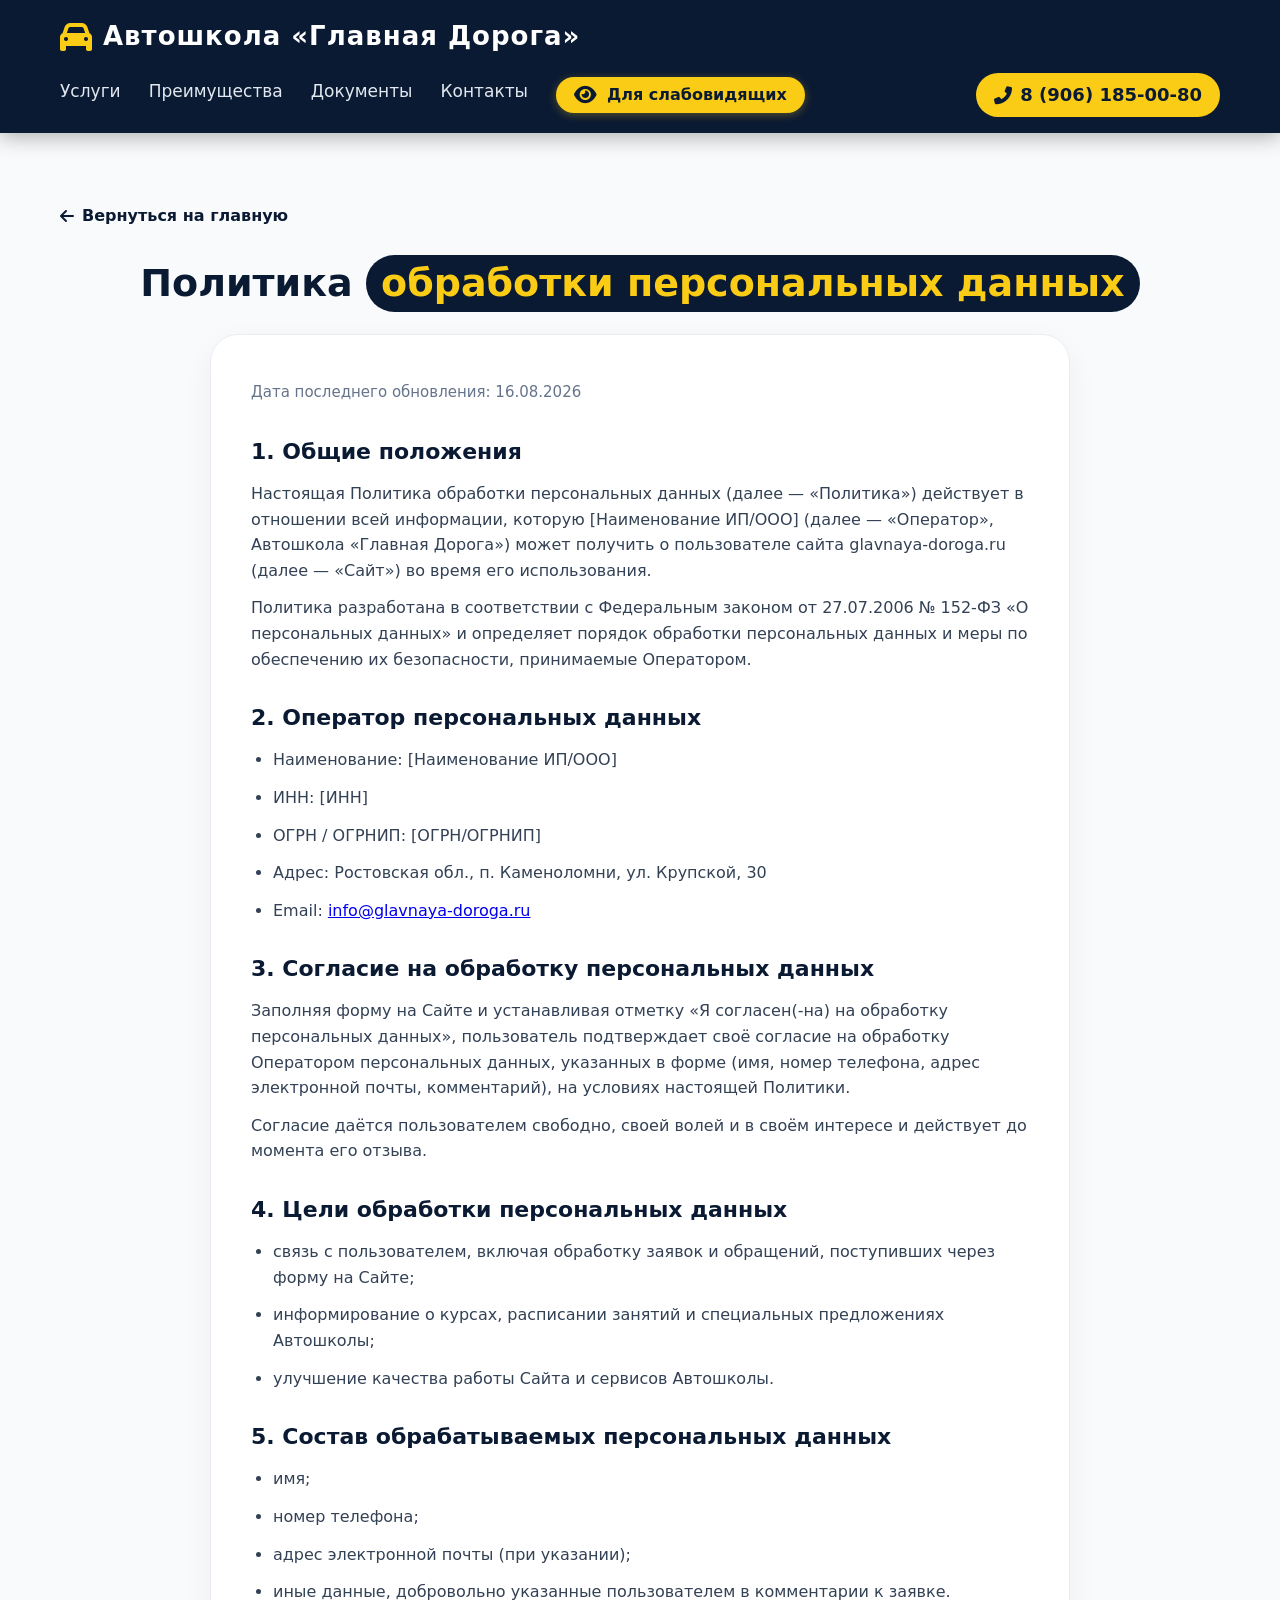
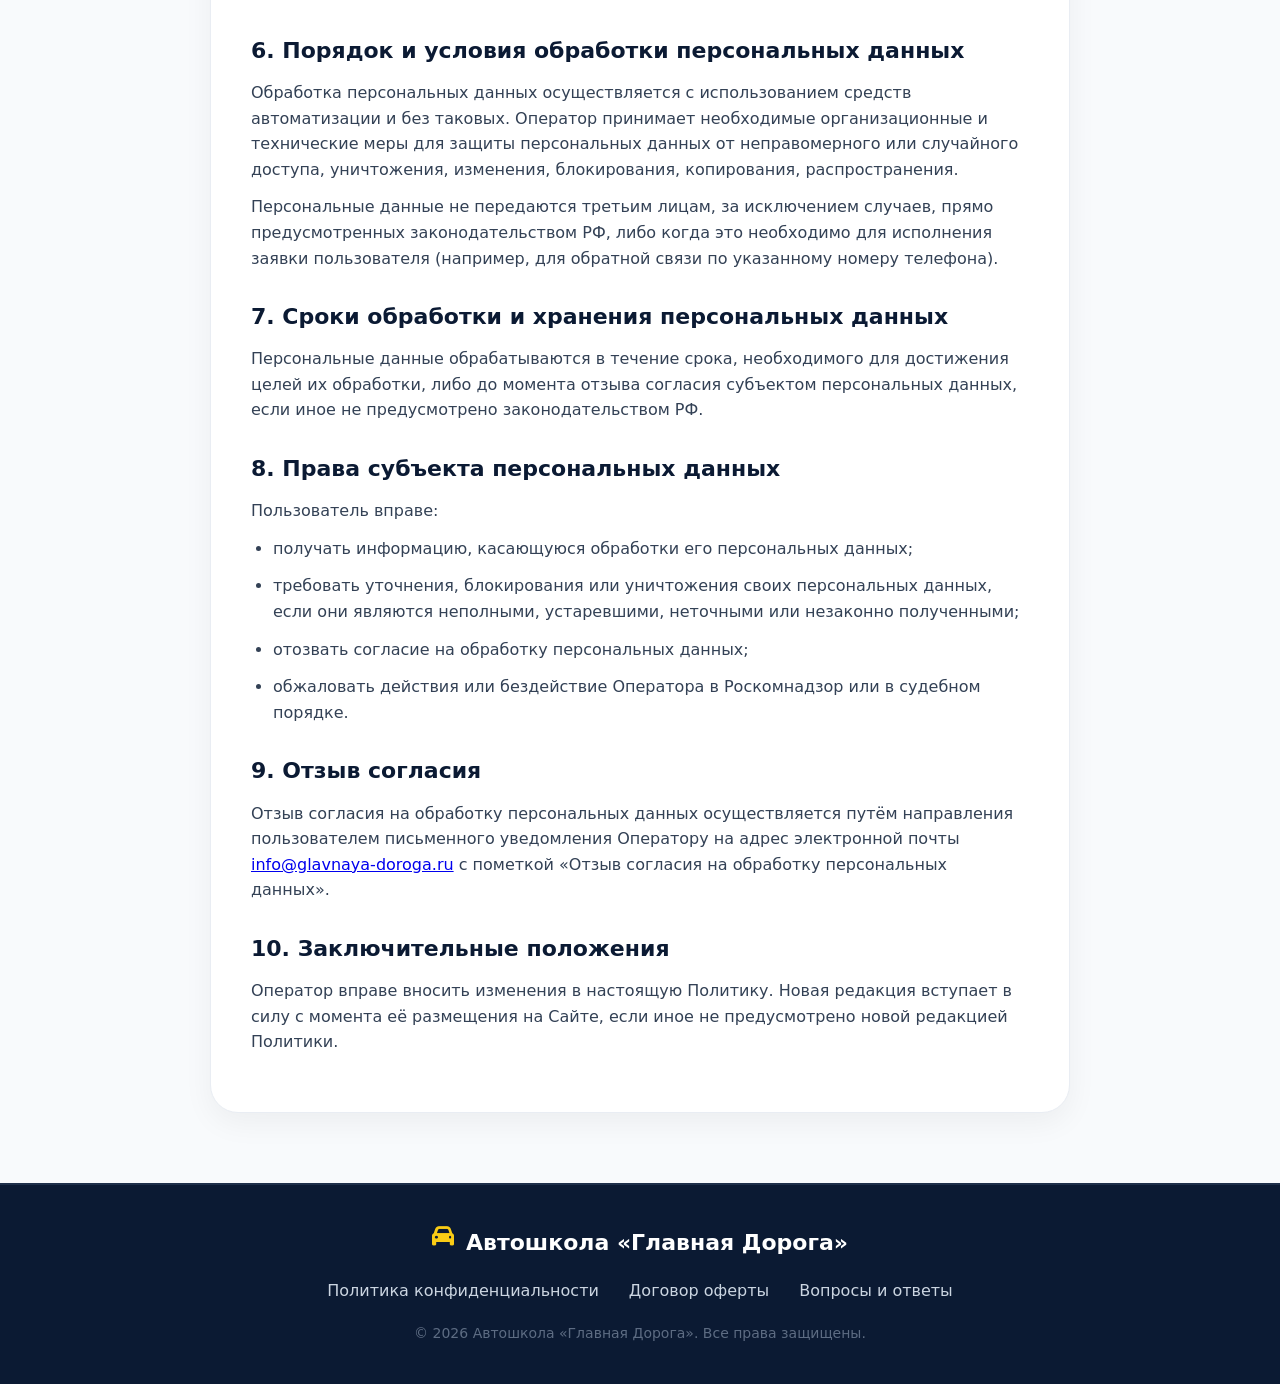
==== privacy.html @ b145f87b "Новый дизайн сайта автошколы «Главная Дорога»" ====
<!--
  ВАЖНО ДЛЯ ВЛАДЕЛЬЦА САЙТА: перед публикацией замените все плейсхолдеры
  в квадратных скобках ([Наименование ИП/ООО], [ИНН], [ОГРН/ОГРНИП]) на
  реальные реквизиты вашего ИП/ООО — без них документ юридически неполон.
-->
<!DOCTYPE html>
<html lang="ru">
<head>
  <meta charset="UTF-8">
  <meta name="viewport" content="width=device-width, initial-scale=1.0, maximum-scale=5.0">
  <title>Политика обработки персональных данных — Автошкола «Главная Дорога»</title>
  <link rel="stylesheet" href="https://cdnjs.cloudflare.com/ajax/libs/font-awesome/6.0.0-beta3/css/all.min.css">
  <link rel="stylesheet" href="styles.css">
</head>
<body>

  <!-- ШАПКА -->
  <header>
    <div class="container header-inner">
      <a href="index.html" class="logo" style="text-decoration:none; color:inherit;">
        <i class="fas fa-car"></i>
        <span>Автошкола «Главная Дорога»</span>
      </a>
      <nav class="nav-menu">
        <a href="index.html#services">Услуги</a>
        <a href="index.html#benefits">Преимущества</a>
        <a href="index.html#documents">Документы</a>
        <a href="index.html#contact">Контакты</a>
        <button class="vision-toggle" id="visionToggle" aria-label="Включить режим для слабовидящих">
          <i class="fas fa-eye"></i> <span>Для слабовидящих</span>
        </button>
      </nav>
      <a href="tel:+79061850080" class="phone-header">
        <i class="fas fa-phone-alt"></i> 8 (906) 185-00-80
      </a>
    </div>
  </header>

  <!-- ПОЛИТИКА ОБРАБОТКИ ПЕРСОНАЛЬНЫХ ДАННЫХ -->
  <section>
    <div class="container">
      <a href="index.html" class="back-link"><i class="fas fa-arrow-left"></i> Вернуться на главную</a>

      <h2 class="section-title">Политика <span>обработки персональных данных</span></h2>

      <div class="policy-card">
        <p class="policy-meta">Дата последнего обновления: 16.08.2026</p>

        <h2>1. Общие положения</h2>
        <p>Настоящая Политика обработки персональных данных (далее — «Политика») действует в отношении всей информации, которую [Наименование ИП/ООО] (далее — «Оператор», Автошкола «Главная Дорога») может получить о пользователе сайта glavnaya-doroga.ru (далее — «Сайт») во время его использования.</p>
        <p>Политика разработана в соответствии с Федеральным законом от 27.07.2006 № 152-ФЗ «О персональных данных» и определяет порядок обработки персональных данных и меры по обеспечению их безопасности, принимаемые Оператором.</p>

        <h2>2. Оператор персональных данных</h2>
        <ul>
          <li>Наименование: [Наименование ИП/ООО]</li>
          <li>ИНН: [ИНН]</li>
          <li>ОГРН / ОГРНИП: [ОГРН/ОГРНИП]</li>
          <li>Адрес: Ростовская обл., п. Каменоломни, ул. Крупской, 30</li>
          <li>Email: <a href="mailto:info@glavnaya-doroga.ru">info@glavnaya-doroga.ru</a></li>
        </ul>

        <h2>3. Согласие на обработку персональных данных</h2>
        <p>Заполняя форму на Сайте и устанавливая отметку «Я согласен(-на) на обработку персональных данных», пользователь подтверждает своё согласие на обработку Оператором персональных данных, указанных в форме (имя, номер телефона, адрес электронной почты, комментарий), на условиях настоящей Политики.</p>
        <p>Согласие даётся пользователем свободно, своей волей и в своём интересе и действует до момента его отзыва.</p>

        <h2>4. Цели обработки персональных данных</h2>
        <ul>
          <li>связь с пользователем, включая обработку заявок и обращений, поступивших через форму на Сайте;</li>
          <li>информирование о курсах, расписании занятий и специальных предложениях Автошколы;</li>
          <li>улучшение качества работы Сайта и сервисов Автошколы.</li>
        </ul>

        <h2>5. Состав обрабатываемых персональных данных</h2>
        <ul>
          <li>имя;</li>
          <li>номер телефона;</li>
          <li>адрес электронной почты (при указании);</li>
          <li>иные данные, добровольно указанные пользователем в комментарии к заявке.</li>
        </ul>

        <h2>6. Порядок и условия обработки персональных данных</h2>
        <p>Обработка персональных данных осуществляется с использованием средств автоматизации и без таковых. Оператор принимает необходимые организационные и технические меры для защиты персональных данных от неправомерного или случайного доступа, уничтожения, изменения, блокирования, копирования, распространения.</p>
        <p>Персональные данные не передаются третьим лицам, за исключением случаев, прямо предусмотренных законодательством РФ, либо когда это необходимо для исполнения заявки пользователя (например, для обратной связи по указанному номеру телефона).</p>

        <h2>7. Сроки обработки и хранения персональных данных</h2>
        <p>Персональные данные обрабатываются в течение срока, необходимого для достижения целей их обработки, либо до момента отзыва согласия субъектом персональных данных, если иное не предусмотрено законодательством РФ.</p>

        <h2>8. Права субъекта персональных данных</h2>
        <p>Пользователь вправе:</p>
        <ul>
          <li>получать информацию, касающуюся обработки его персональных данных;</li>
          <li>требовать уточнения, блокирования или уничтожения своих персональных данных, если они являются неполными, устаревшими, неточными или незаконно полученными;</li>
          <li>отозвать согласие на обработку персональных данных;</li>
          <li>обжаловать действия или бездействие Оператора в Роскомнадзор или в судебном порядке.</li>
        </ul>

        <h2>9. Отзыв согласия</h2>
        <p>Отзыв согласия на обработку персональных данных осуществляется путём направления пользователем письменного уведомления Оператору на адрес электронной почты <a href="mailto:info@glavnaya-doroga.ru">info@glavnaya-doroga.ru</a> с пометкой «Отзыв согласия на обработку персональных данных».</p>

        <h2>10. Заключительные положения</h2>
        <p>Оператор вправе вносить изменения в настоящую Политику. Новая редакция вступает в силу с момента её размещения на Сайте, если иное не предусмотрено новой редакцией Политики.</p>
      </div>
    </div>
  </section>

  <!-- ПОДВАЛ -->
  <footer>
    <div class="container">
      <div style="display: flex; justify-content: center; gap: 12px; font-size: 1.375rem; color: #facc15;">
        <i class="fas fa-car"></i>
        <span style="color: white; font-weight: 600;">Автошкола «Главная Дорога»</span>
      </div>
      <div class="footer-links">
        <a href="privacy.html">Политика конфиденциальности</a>
        <a href="index.html#">Договор оферты</a>
        <a href="index.html#">Вопросы и ответы</a>
      </div>
      <div class="footer-copy">© 2026 Автошкола «Главная Дорога». Все права защищены.</div>
    </div>
  </footer>

  <!-- ===== СКРИПТ ДЛЯ КНОПКИ СЛАБОВИДЯЩИХ ===== -->
  <script>
    (function() {
      const visionBtn = document.getElementById('visionToggle');
      const body = document.body;

      visionBtn.addEventListener('click', function() {
        body.classList.toggle('vision-mode');

        const isVision = body.classList.contains('vision-mode');

        document.documentElement.style.fontSize = isVision ? '140%' : '';

        if (isVision) {
          visionBtn.innerHTML = '<i class="fas fa-eye-slash"></i> <span>Обычный режим</span>';
        } else {
          visionBtn.innerHTML = '<i class="fas fa-eye"></i> <span>Для слабовидящих</span>';
        }
      });
    })();
  </script>

</body>
</html>
---- styles.css ----
/* ===== БАЗОВЫЕ СТИЛИ ===== */
* {
  margin: 0;
  padding: 0;
  box-sizing: border-box;
  font-family: 'Segoe UI', Roboto, system-ui, sans-serif;
}

body {
  background: #f8fafc;
  color: #0b1a33;
  line-height: 1.6;
  transition: background 0.2s, color 0.2s;
}

.container {
  max-width: 1200px;
  margin: 0 auto;
  padding: 0 20px;
}

/* ===== РЕЖИМ ДЛЯ СЛАБОВИДЯЩИХ (ОВЕРРАЙДЫ) ===== */
body.vision-mode {
  background: #1a1a1a !important;
  color: #f0f0f0 !important;
}

body.vision-mode header {
  background: #0a0a0a !important;
  box-shadow: 0 4px 20px rgba(0, 0, 0, 0.8) !important;
}

body.vision-mode .hero {
  background: #0a0a0a !important;
  border-bottom-color: #ffcc00 !important;
}

body.vision-mode .benefits {
  background: #0a0a0a !important;
  border-color: #ffcc00 !important;
}

body.vision-mode .service-card,
body.vision-mode .review-card,
body.vision-mode .contact-wrap {
  background: #2a2a2a !important;
  border-color: #555 !important;
  color: #f0f0f0 !important;
}

body.vision-mode .service-card p,
body.vision-mode .review-card p,
body.vision-mode .contact-info .info-item a,
body.vision-mode .contact-info .info-item span {
  color: #ddd !important;
}

body.vision-mode .contact-form input,
body.vision-mode .contact-form textarea {
  background: #333 !important;
  border-color: #666 !important;
  color: #fff !important;
}

body.vision-mode footer {
  background: #0a0a0a !important;
  border-color: #333 !important;
}

body.vision-mode .map-container {
  background: #2a2a2a !important;
  border-color: #555 !important;
}

body.vision-mode .section-sub {
  color: #ccc !important;
}

body.vision-mode .nav-menu a {
  color: #eee !important;
}

body.vision-mode .nav-menu a:hover {
  color: #ffcc00 !important;
}

/* Увеличение шрифта в режиме для слабовидящих:
   все font-size в файле заданы в rem, а масштаб задаётся
   через font-size корневого <html> (см. скрипт внизу index.html),
   поэтому увеличивается абсолютно весь текст, а не отдельные элементы */
body.vision-mode .btn {
  padding: 18px 50px !important;
}

/* ===== ШАПКА ===== */
header {
  background: #0b1a33;
  color: white;
  padding: 16px 0;
  position: sticky;
  top: 0;
  z-index: 100;
  box-shadow: 0 4px 20px rgba(0, 0, 0, 0.3);
  transition: background 0.2s;
}

.header-inner {
  display: flex;
  justify-content: space-between;
  align-items: center;
  flex-wrap: wrap;
  gap: 15px;
}

.logo {
  display: flex;
  align-items: center;
  gap: 10px;
  font-size: 1.625rem;
  font-weight: 700;
  letter-spacing: 1px;
}

.logo i {
  color: #facc15;
  font-size: 32px;
}

.nav-menu {
  display: flex;
  gap: 28px;
  font-weight: 500;
  align-items: center;
  flex-wrap: wrap;
}

.nav-menu a {
  color: #e2e8f0;
  text-decoration: none;
  transition: 0.2s;
  font-size: 1.0625rem;
  border-bottom: 2px solid transparent;
  padding-bottom: 4px;
}

.nav-menu a:hover {
  color: #facc15;
  border-bottom-color: #facc15;
}

/* ===== КНОПКА ДЛЯ СЛАБОВИДЯЩИХ ===== */
.vision-toggle {
  background: #facc15;
  color: #0b1a33;
  border: none;
  padding: 8px 18px;
  border-radius: 40px;
  font-weight: 700;
  font-size: 1rem;
  cursor: pointer;
  display: inline-flex;
  align-items: center;
  gap: 10px;
  transition: 0.2s;
  box-shadow: 0 2px 8px rgba(250, 204, 21, 0.3);
  white-space: nowrap;
}

.vision-toggle:hover {
  background: #fde047;
  transform: scale(1.04);
}

.vision-toggle i {
  font-size: 20px;
}

.phone-header {
  background: #facc15;
  color: #0b1a33;
  padding: 8px 18px;
  border-radius: 40px;
  font-weight: 600;
  font-size: 1.125rem;
  display: flex;
  align-items: center;
  gap: 8px;
  white-space: nowrap;
  transition: 0.2s;
  text-decoration: none;
}

.phone-header:hover {
  background: #fde047;
  transform: scale(1.02);
}

/* ===== ГЕРОЙ ===== */
.hero {
  background: linear-gradient(135deg, #0b1a33 0%, #1a2f4f 100%);
  color: white;
  padding: 70px 0 80px;
  border-bottom: 6px solid #facc15;
  transition: background 0.2s;
}

.hero-grid {
  display: flex;
  align-items: center;
  gap: 50px;
  flex-wrap: wrap;
}

.hero-text {
  flex: 1 1 400px;
}

.hero-text h1 span {
color: #facc15;
background: rgba(250, 204, 21, 0.15);
padding: 0 0.25em;
border-radius: 12px;
display: inline-block;
line-height: 1.4;
}

/* ===== ИСПРАВЛЕННАЯ ОБВОДКА ДЛЯ ЗАГОЛОВКА ГЕРОЯ ===== */
.hero-text h1 span {
  color: #facc15;
  background: rgba(250, 204, 21, 0.15);
  padding: 0.05em 0.25em;
  border-radius: 12px;
  display: inline-block;
  line-height: 2.0;
}

.hero-text p {
  font-size: 1.25rem;
  opacity: 0.9;
  max-width: 500px;
  margin-bottom: 30px;
}

.hero-stats {
  display: flex;
  gap: 40px;
  margin-top: 30px;
}

.hero-stats div {
  text-align: center;
}

.hero-stats .number {
  font-size: 2.125rem;
  font-weight: 800;
  color: #facc15;
  display: block;
}

.hero-stats .label {
  font-size: 0.9375rem;
  opacity: 0.7;
}

.hero-image {
  flex: 1 1 300px;
  background: rgba(255, 255, 255, 0.04);
  padding: 20px;
  border-radius: 40px 40px 40px 4px;
  backdrop-filter: blur(4px);
  border: 1px solid rgba(250, 204, 21, 0.2);
  text-align: center;
}

.hero-image i {
  font-size: 140px;
  color: #facc15;
  opacity: 0.9;
  display: block;
  margin: 10px 0;
}

.hero-image .car-icon {
  font-size: 110px;
  color: #e2e8f0;
  opacity: 0.25;
  margin-top: -10px;
}

.btn {
  display: inline-block;
  background: #facc15;
  color: #0b1a33;
  padding: 16px 44px;
  border-radius: 60px;
  font-weight: 700;
  font-size: 1.25rem;
  text-decoration: none;
  transition: 0.3s;
  border: none;
  cursor: pointer;
  box-shadow: 0 8px 20px rgba(250, 204, 21, 0.3);
}

.btn:hover {
  background: #fde047;
  transform: translateY(-3px);
  box-shadow: 0 12px 28px rgba(250, 204, 21, 0.4);
}

/* ===== ОБЩИЕ СЕКЦИИ ===== */
section {
  padding: 70px 0;
}

.section-title {
  font-size: 2.375rem;
  font-weight: 700;
  text-align: center;
  margin-bottom: 20px;
  transition: font-size 0.2s;
}

.section-sub {
  text-align: center;
  font-size: 1.125rem;
  color: #475569;
  max-width: 600px;
  margin: 0 auto 50px;
}

/* ===== ИСПРАВЛЕННАЯ ОБВОДКА ДЛЯ ВСЕХ .SECTION-TITLE SPAN ===== */
.section-title span {
  color: #facc15;
  background: #0b1a33;
  padding: 0.05em 0.4em;
  border-radius: 30px;
  display: inline-block;
  line-height: 1.4;
}

/* ===== УСЛУГИ ===== */
.services-grid {
  display: grid;
  grid-template-columns: repeat(auto-fit, minmax(250px, 1fr));
  gap: 30px;
}

.service-card {
  background: white;
  padding: 35px 25px;
  border-radius: 28px;
  box-shadow: 0 10px 30px rgba(0, 0, 0, 0.05);
  text-align: center;
  transition: 0.25s;
  border: 1px solid #e9edf3;
}

.service-card:hover {
  transform: translateY(-8px);
  box-shadow: 0 20px 40px rgba(0, 0, 0, 0.08);
  border-color: #facc15;
}

.service-card i {
  font-size: 48px;
  color: #facc15;
  background: #0b1a33;
  padding: 18px;
  border-radius: 30px;
  margin-bottom: 20px;
}

.service-card h3 {
  font-size: 1.5rem;
  margin-bottom: 12px;
}

.service-card p {
  color: #475569;
}

/* ===== ПРЕИМУЩЕСТВА ===== */
.benefits {
  background: #0b1a33;
  color: white;
  border-top: 4px solid #facc15;
  border-bottom: 4px solid #facc15;
  transition: background 0.2s;
}

/* Специальный стиль для обводки в секции преимуществ (светлый текст) */
.benefits .section-title span {
  background: #facc15;
  color: #0b1a33;
  padding: 0.05em 0.4em;
  border-radius: 30px;
  display: inline-block;
  line-height: 1.4;
}

.benefits-grid {
  display: grid;
  grid-template-columns: repeat(auto-fit, minmax(200px, 1fr));
  gap: 30px;
  text-align: center;
}

.benefit-item i {
  font-size: 44px;
  color: #facc15;
  margin-bottom: 15px;
}

.benefit-item h4 {
  font-size: 1.375rem;
  margin-bottom: 6px;
}

.benefit-item p {
  opacity: 0.7;
  font-size: 0.9375rem;
}

/* ===== ОТЗЫВЫ ===== */
.reviews-grid {
  display: grid;
  grid-template-columns: repeat(auto-fit, minmax(240px, 1fr));
  gap: 25px;
}

.review-card {
  background: white;
  padding: 28px 22px;
  border-radius: 24px;
  box-shadow: 0 8px 20px rgba(0, 0, 0, 0.03);
  border: 1px solid #eef2f6;
  transition: background 0.2s, border-color 0.2s;
}

.review-card .stars {
  color: #facc15;
  margin-bottom: 12px;
  font-size: 20px;
}

.review-card p {
  font-style: italic;
  color: #1e293b;
  margin-bottom: 14px;
}

.review-card .author {
  font-weight: 600;
  color: #0b1a33;
}

/* ===== ФОРМА + КОНТАКТЫ + КАРТА ===== */
.contact-wrap {
  display: flex;
  flex-wrap: wrap;
  gap: 40px;
  background: white;
  border-radius: 40px 40px 0 0;
  padding: 45px 40px 30px;
  box-shadow: 0 20px 50px rgba(0, 0, 0, 0.06);
  border: 1px solid #e9edf3;
  border-bottom: none;
  transition: background 0.2s, border-color 0.2s;
}

.contact-form {
  flex: 2 1 350px;
}

.contact-form input,
.contact-form textarea {
  width: 100%;
  padding: 16px 20px;
  border: 2px solid #e2e8f0;
  border-radius: 30px;
  font-size: 1rem;
  margin-bottom: 18px;
  transition: 0.2s;
  background: #f8fafc;
}

.contact-form input:focus,
.contact-form textarea:focus {
  outline: none;
  border-color: #facc15;
  background: white;
  box-shadow: 0 0 0 4px rgba(250, 204, 21, 0.15);
}

.contact-form textarea {
  min-height: 120px;
  resize: vertical;
}

.contact-form .btn {
  width: 100%;
  text-align: center;
  font-size: 1.25rem;
  padding: 16px;
}

.contact-info {
  flex: 1 1 250px;
  display: flex;
  flex-direction: column;
  gap: 22px;
  padding-top: 8px;
}

.contact-info .info-item {
  display: flex;
  align-items: center;
  gap: 16px;
  font-size: 1.125rem;
}

.contact-info .info-item i {
  width: 44px;
  height: 44px;
  background: #0b1a33;
  color: #facc15;
  border-radius: 30px;
  display: flex;
  align-items: center;
  justify-content: center;
  font-size: 20px;
  flex-shrink: 0;
}

.contact-info .info-item a {
  color: #0b1a33;
  text-decoration: none;
  font-weight: 500;
}

.contact-info .info-item a:hover {
  color: #facc15;
}

/* ===== СОГЛАСИЕ НА ОБРАБОТКУ ПЕРСОНАЛЬНЫХ ДАННЫХ (ФОРМА) ===== */
.consent-check {
  display: flex;
  align-items: flex-start;
  gap: 10px;
  margin-bottom: 18px;
  font-size: 0.875rem;
  line-height: 1.5;
  color: #475569;
}

.consent-check input[type="checkbox"] {
  width: 18px;
  height: 18px;
  margin-top: 3px;
  flex-shrink: 0;
  accent-color: #facc15;
}

.consent-check a {
  color: #0b1a33;
  font-weight: 600;
}

.consent-check a:hover {
  color: #facc15;
}

body.vision-mode .consent-check {
  color: #ddd !important;
}

body.vision-mode .consent-check a {
  color: #ffcc00 !important;
}

/* ===== СТРАНИЦА ПОЛИТИКИ ОБРАБОТКИ ПЕРСОНАЛЬНЫХ ДАННЫХ ===== */
.back-link {
  display: inline-flex;
  align-items: center;
  gap: 8px;
  margin-bottom: 24px;
  color: #0b1a33;
  font-weight: 600;
  text-decoration: none;
}

.back-link:hover {
  color: #facc15;
}

.policy-card {
  max-width: 860px;
  margin: 0 auto;
  background: white;
  border: 1px solid #e9edf3;
  border-radius: 28px;
  padding: 45px 40px;
  box-shadow: 0 10px 30px rgba(0, 0, 0, 0.05);
  transition: background 0.2s, border-color 0.2s;
}

.policy-card .policy-meta {
  color: #64748b;
  font-size: 0.9375rem;
  margin-bottom: 30px;
}

.policy-card h2 {
  font-size: 1.375rem;
  margin: 28px 0 12px;
}

.policy-card h2:first-of-type {
  margin-top: 0;
}

.policy-card p,
.policy-card li {
  color: #334155;
  margin-bottom: 12px;
}

.policy-card ul {
  padding-left: 22px;
  margin-bottom: 12px;
}

body.vision-mode .policy-card {
  background: #2a2a2a !important;
  border-color: #555 !important;
  color: #f0f0f0 !important;
}

body.vision-mode .policy-card .policy-meta,
body.vision-mode .policy-card p,
body.vision-mode .policy-card li {
  color: #ddd !important;
}

body.vision-mode .back-link {
  color: #eee !important;
}

body.vision-mode .back-link:hover {
  color: #ffcc00 !important;
}

/* ===== БЛОК С КАРТОЙ ===== */
.map-container {
  background: white;
  border-radius: 0 0 40px 40px;
  border: 1px solid #e9edf3;
  border-top: none;
  padding: 0 5px 5px 5px;
  overflow: hidden;
  box-shadow: 0 20px 50px rgba(0, 0, 0, 0.06);
  transition: background 0.2s, border-color 0.2s;
}

.map-container iframe {
  display: block;
  width: 100%;
  height: 350px;
  border: 0;
  border-radius: 0 0 36px 36px;
}

/* ===== ПОДВАЛ ===== */
footer {
  background: #0b1a33;
  color: #94a3b8;
  padding: 40px 0;
  border-top: 2px solid #1e2f4a;
  text-align: center;
  transition: background 0.2s;
}

footer .footer-links {
  display: flex;
  justify-content: center;
  gap: 30px;
  flex-wrap: wrap;
  margin: 18px 0;
}

footer .footer-links a {
  color: #cbd5e1;
  text-decoration: none;
  transition: 0.2s;
}

footer .footer-links a:hover {
  color: #facc15;
}

.footer-copy {
  font-size: 0.875rem;
  opacity: 0.6;
}

/* ===== АДАПТИВ ===== */
@media (max-width: 850px) {
  .header-inner {
    flex-direction: column;
    align-items: stretch;
    gap: 12px;
  }
  .nav-menu {
    justify-content: center;
    gap: 14px 22px;
  }
  .vision-toggle {
    font-size: 0.875rem;
    padding: 6px 14px;
  }
  .phone-header {
    align-self: center;
    width: fit-content;
  }
  .hero-text h1 {
    font-size: 2.125rem;
  }
  .hero-stats {
    flex-wrap: wrap;
    gap: 20px;
    justify-content: center;
  }
  .hero-image i {
    font-size: 90px;
  }
  .section-title {
    font-size: 1.875rem;
  }
  .contact-wrap {
    padding: 30px 20px 20px;
  }
  .map-container iframe {
    height: 250px;
  }
}

@media (max-width: 500px) {
  .hero-text h1 {
    font-size: 1.75rem;
  }
  .btn {
    padding: 14px 30px;
    font-size: 1.0625rem;
    width: 100%;
    text-align: center;
  }
  .nav-menu a {
    font-size: 0.9375rem;
  }
  .logo {
    font-size: 1.375rem;
  }
  .vision-toggle {
    font-size: 0.8125rem;
    padding: 6px 12px;
  }
  .vision-toggle i {
    font-size: 16px;
  }
  .map-container iframe {
    height: 200px;
  }
}
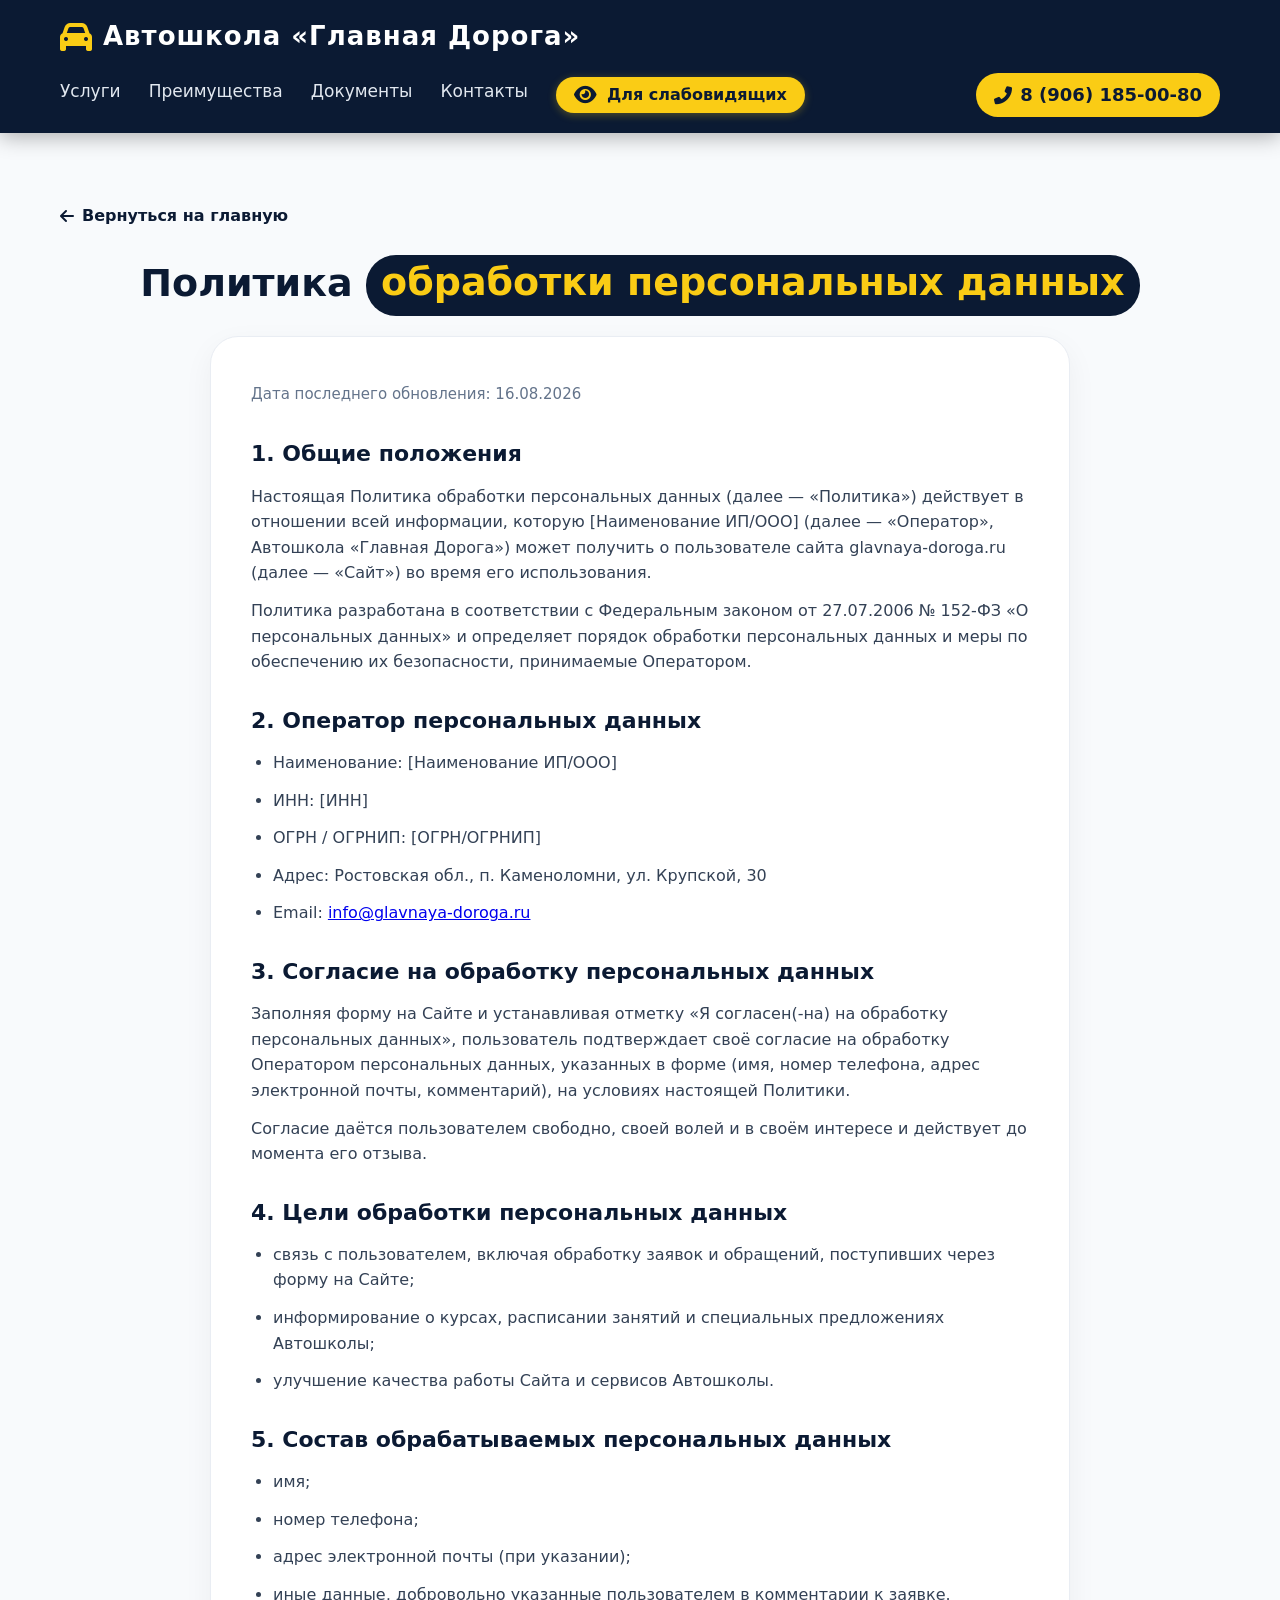
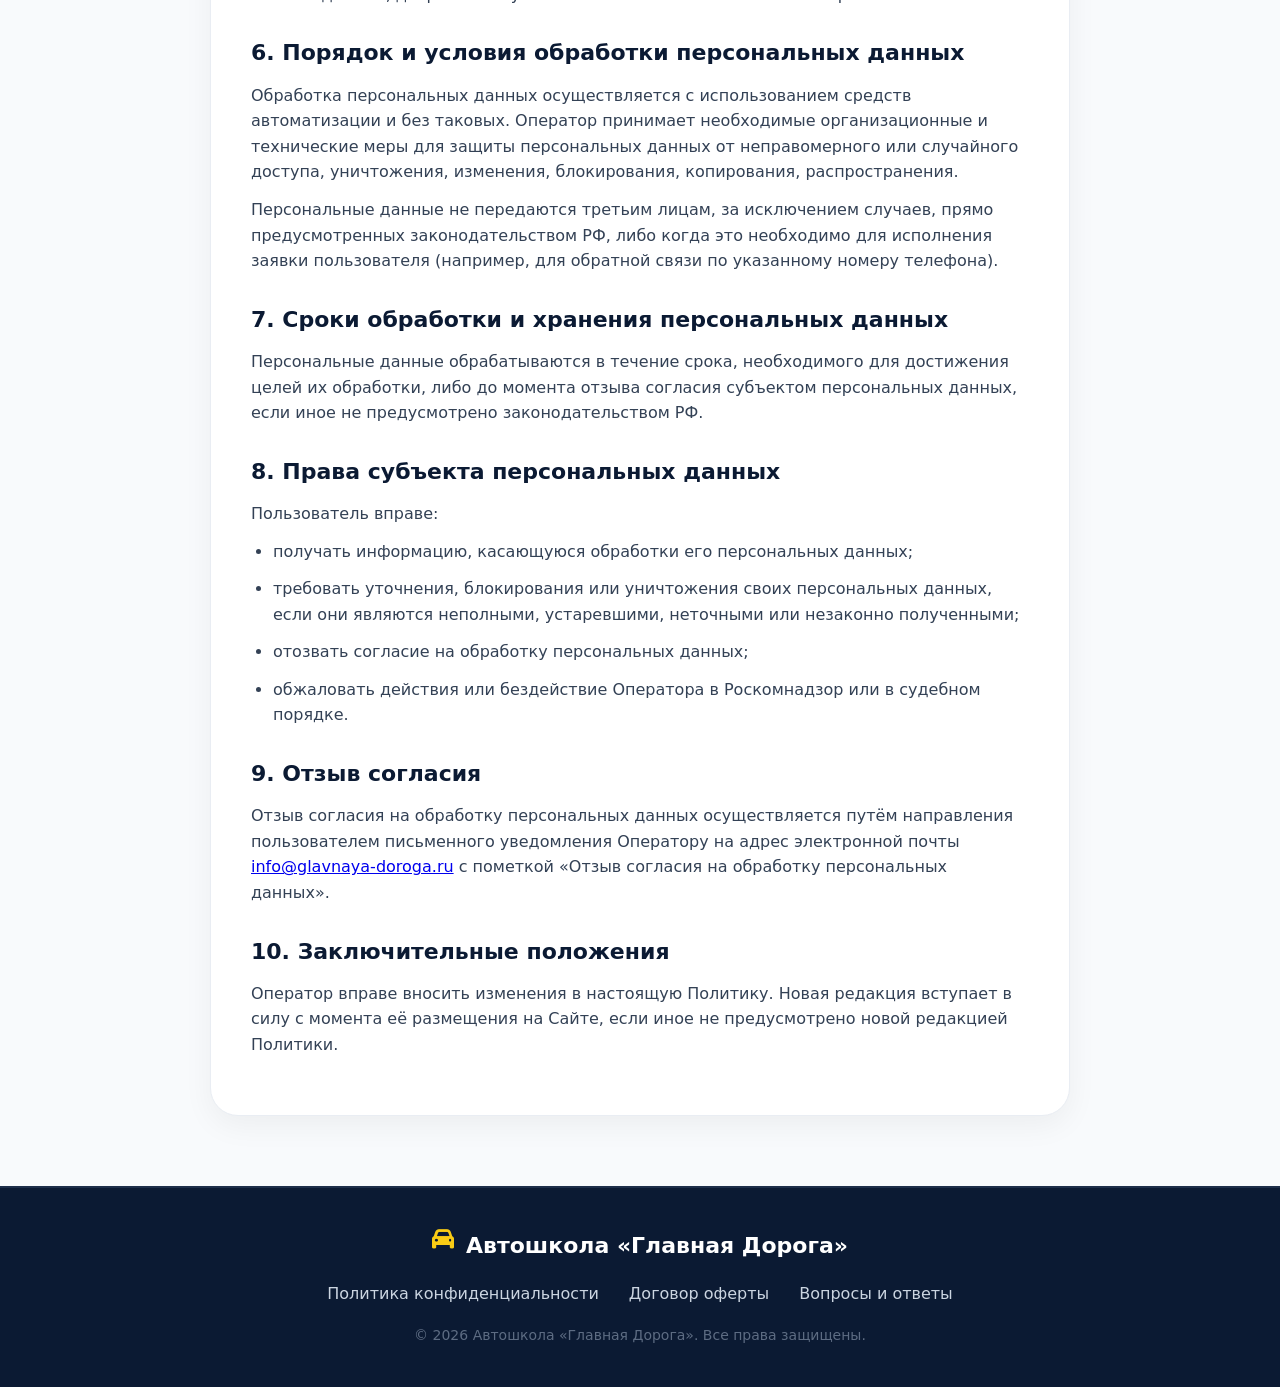
==== commit 5aae65e6: "meta description" ====
--- a/privacy.html
+++ b/privacy.html
@@ -9,6 +9,8 @@
   <meta charset="UTF-8">
   <meta name="viewport" content="width=device-width, initial-scale=1.0, maximum-scale=5.0">
   <title>Политика обработки персональных данных — Автошкола «Главная Дорога»</title>
+  <meta name="robots" content="noindex, follow">
+  <link rel="icon" type="image/svg+xml" href="favicon.svg">
   <link rel="stylesheet" href="https://cdnjs.cloudflare.com/ajax/libs/font-awesome/6.0.0-beta3/css/all.min.css">
   <link rel="stylesheet" href="styles.css">
 </head>
--- a/styles.css
+++ b/styles.css
@@ -216,22 +216,13 @@
 }
 
 .hero-text h1 span {
-color: #facc15;
-background: rgba(250, 204, 21, 0.15);
-padding: 0 0.25em;
-border-radius: 12px;
-display: inline-block;
-line-height: 1.4;
-}
-
-/* ===== ИСПРАВЛЕННАЯ ОБВОДКА ДЛЯ ЗАГОЛОВКА ГЕРОЯ ===== */
-.hero-text h1 span {
   color: #facc15;
   background: rgba(250, 204, 21, 0.15);
-  padding: 0.05em 0.25em;
+  padding: 0.05em 0.25em 0.18em;
   border-radius: 12px;
   display: inline-block;
-  line-height: 2.0;
+  line-height: 1.3;
+  vertical-align: middle;
 }
 
 .hero-text p {
@@ -273,23 +264,37 @@
   text-align: center;
 }
 
-.hero-image i {
-  font-size: 140px;
-  color: #facc15;
-  opacity: 0.9;
-  display: block;
-  margin: 10px 0;
-}
-
-.hero-image .car-icon {
-  font-size: 110px;
-  color: #e2e8f0;
-  opacity: 0.25;
-  margin-top: -10px;
+.hero-features {
+  list-style: none;
+  width: 100%;
+  text-align: left;
+}
+
+.hero-features li {
+  display: flex;
+  align-items: center;
+  gap: 14px;
+  padding: 14px 6px;
+  font-size: 1.125rem;
+  font-weight: 600;
+  border-bottom: 1px solid rgba(255, 255, 255, 0.08);
+}
+
+.hero-features li:last-child {
+  border-bottom: none;
+}
+
+.hero-features i {
+  color: #facc15;
+  font-size: 22px;
+  flex-shrink: 0;
 }
 
 .btn {
-  display: inline-block;
+  display: inline-flex;
+  align-items: center;
+  justify-content: center;
+  gap: 8px;
   background: #facc15;
   color: #0b1a33;
   padding: 16px 44px;
@@ -334,10 +339,11 @@
 .section-title span {
   color: #facc15;
   background: #0b1a33;
-  padding: 0.05em 0.4em;
+  padding: 0.05em 0.4em 0.18em;
   border-radius: 30px;
   display: inline-block;
   line-height: 1.4;
+  vertical-align: middle;
 }
 
 /* ===== УСЛУГИ ===== */
@@ -348,6 +354,8 @@
 }
 
 .service-card {
+  display: flex;
+  flex-direction: column;
   background: white;
   padding: 35px 25px;
   border-radius: 28px;
@@ -363,7 +371,7 @@
   border-color: #facc15;
 }
 
-.service-card i {
+.service-card > i {
   font-size: 48px;
   color: #facc15;
   background: #0b1a33;
@@ -379,6 +387,15 @@
 
 .service-card p {
   color: #475569;
+}
+
+.doc-buttons {
+  display: flex;
+  gap: 10px;
+  justify-content: center;
+  flex-wrap: wrap;
+  margin-top: auto;
+  padding-top: 16px;
 }
 
 /* ===== ПРЕИМУЩЕСТВА ===== */
@@ -394,10 +411,11 @@
 .benefits .section-title span {
   background: #facc15;
   color: #0b1a33;
-  padding: 0.05em 0.4em;
+  padding: 0.05em 0.4em 0.18em;
   border-radius: 30px;
   display: inline-block;
   line-height: 1.4;
+  vertical-align: middle;
 }
 
 .benefits-grid {
@@ -732,9 +750,6 @@
     gap: 20px;
     justify-content: center;
   }
-  .hero-image i {
-    font-size: 90px;
-  }
   .section-title {
     font-size: 1.875rem;
   }
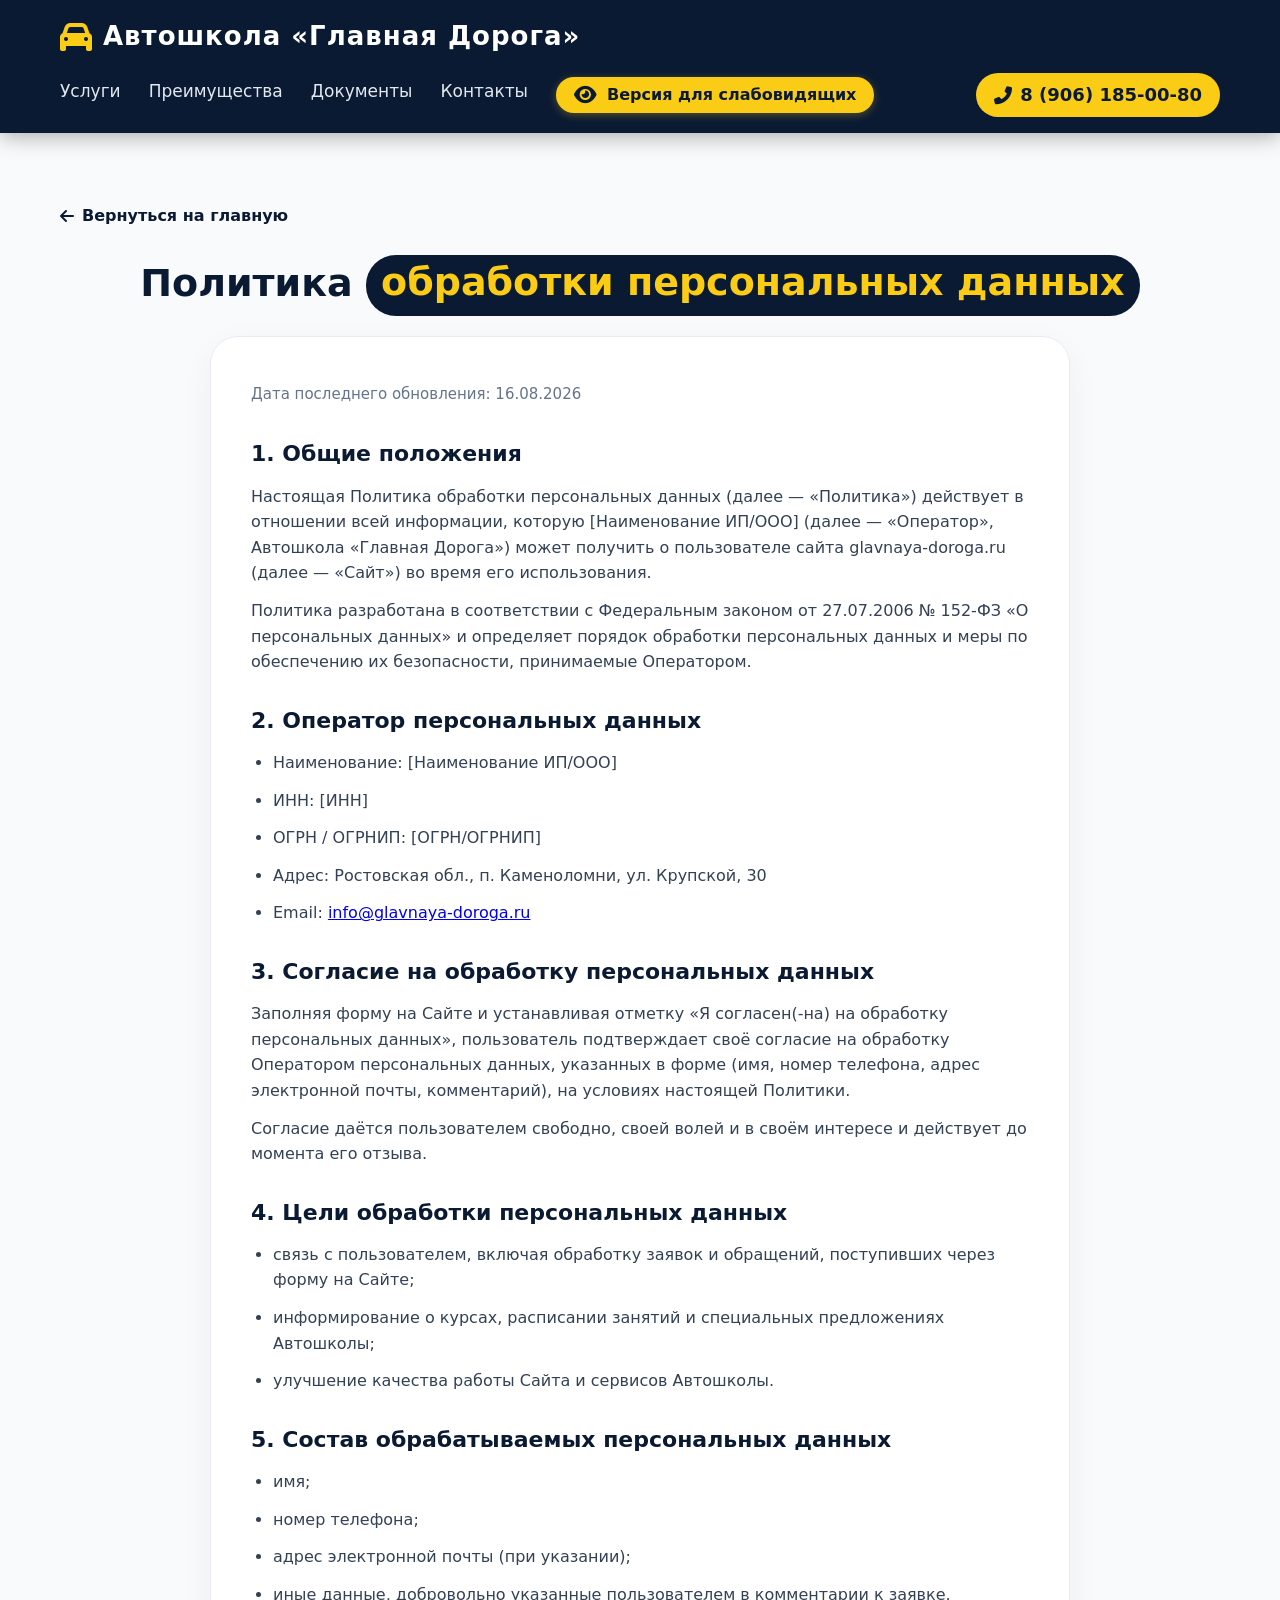
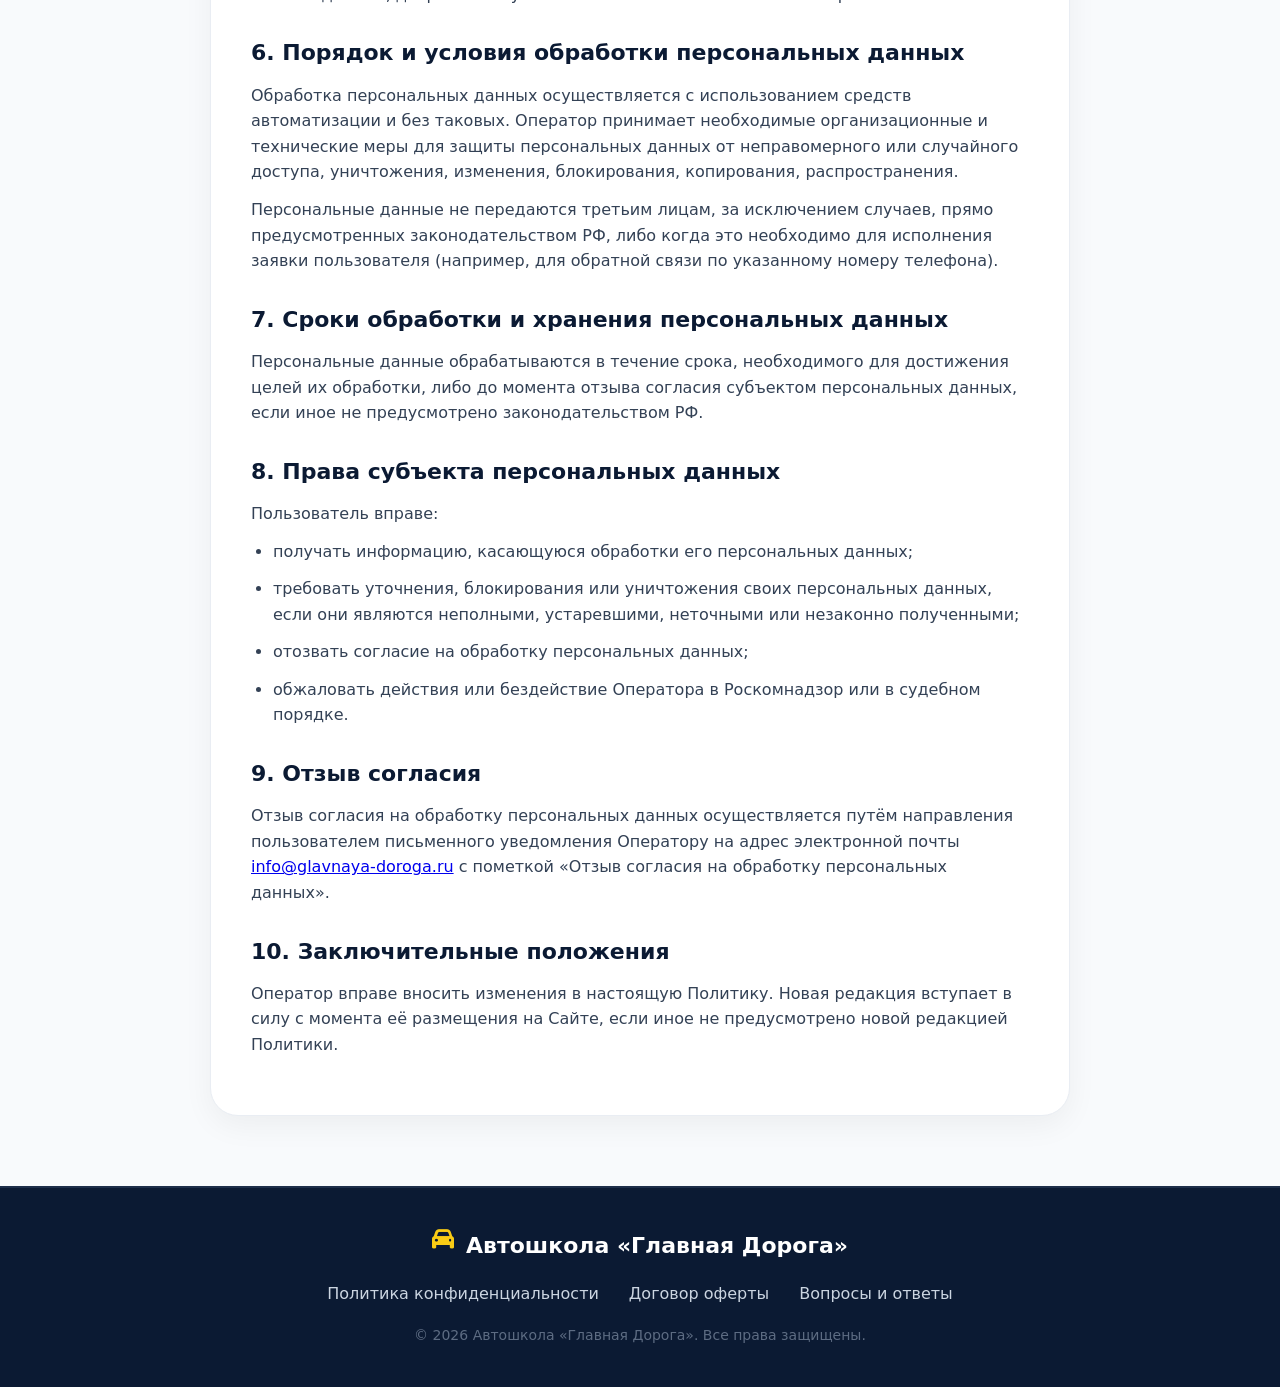
==== commit 35dc74d7: "font-size for blind. And anybutton for blind." ====
--- a/privacy.html
+++ b/privacy.html
@@ -16,6 +16,50 @@
 </head>
 <body>
 
+  <!-- ПАНЕЛЬ ВЕРСИИ ДЛЯ СЛАБОВИДЯЩИХ -->
+  <div id="a11y-bar" role="region" aria-label="Настройки версии для слабовидящих">
+    <div class="a11y-row">
+      <span class="a11y-label">Шрифт:</span>
+      <button type="button" class="a11y-btn" data-group="font" data-value="1" title="Обычный шрифт" aria-label="Обычный размер шрифта"><span style="font-size:14px;">A</span></button>
+      <button type="button" class="a11y-btn" data-group="font" data-value="2" title="Крупный шрифт" aria-label="Крупный размер шрифта"><span style="font-size:22px;">A</span></button>
+      <button type="button" class="a11y-btn" data-group="font" data-value="3" title="Очень крупный шрифт" aria-label="Очень крупный размер шрифта"><span style="font-size:30px;">A</span></button>
+
+      <span class="a11y-label">Цвет:</span>
+      <button type="button" class="a11y-btn" data-group="color" data-value="1" style="background:#fff;color:#000;" title="Чёрным по белому">Ц</button>
+      <button type="button" class="a11y-btn" data-group="color" data-value="2" style="background:#000;color:#fff;" title="Белым по чёрному">Ц</button>
+      <button type="button" class="a11y-btn" data-group="color" data-value="3" style="background:#e6f3ff;color:#063462;" title="Тёмно-синим по голубому">Ц</button>
+      <button type="button" class="a11y-btn" data-group="color" data-value="4" style="background:#fffcf0;color:#59422e;" title="Коричневым по бежевому">Ц</button>
+      <button type="button" class="a11y-btn" data-group="color" data-value="5" style="background:#2a1d10;color:#a9dd38;" title="Зелёным по тёмно-коричневому">Ц</button>
+
+      <button type="button" id="a11y-images-toggle" class="a11y-btn" title="Показать/скрыть изображения и иконки" aria-label="Показать или скрыть изображения и иконки"><i class="fas fa-image"></i></button>
+      <button type="button" id="a11y-extra-toggle" class="a11y-btn" title="Дополнительные настройки" aria-controls="a11y-extra" aria-expanded="false"><i class="fas fa-sliders-h"></i> Ещё настройки</button>
+      <button type="button" id="a11y-reset" class="a11y-btn" title="Вернуть параметры по умолчанию"><i class="fas fa-undo"></i> Обычная версия</button>
+      <button type="button" id="a11y-close" class="a11y-btn" aria-label="Закрыть панель"><i class="fas fa-times"></i></button>
+    </div>
+
+    <div id="a11y-extra">
+      <div class="a11y-row">
+        <span class="a11y-label">Шрифт:</span>
+        <button type="button" class="a11y-btn" data-group="fontfamily" data-value="1">Arial</button>
+        <button type="button" class="a11y-btn" data-group="fontfamily" data-value="2">Times</button>
+      </div>
+      <div class="a11y-row">
+        <span class="a11y-label">Межбуквенный интервал:</span>
+        <button type="button" class="a11y-btn" data-group="spacing" data-value="1">Стандартный</button>
+        <button type="button" class="a11y-btn" data-group="spacing" data-value="2">Средний</button>
+        <button type="button" class="a11y-btn" data-group="spacing" data-value="3">Большой</button>
+      </div>
+      <div class="a11y-row">
+        <span class="a11y-label">Межстрочный интервал:</span>
+        <button type="button" class="a11y-btn" data-group="lineheight" data-value="1">Стандартный</button>
+        <button type="button" class="a11y-btn" data-group="lineheight" data-value="2">Полуторный</button>
+        <button type="button" class="a11y-btn" data-group="lineheight" data-value="3">Двойной</button>
+      </div>
+    </div>
+  </div>
+
+  <div id="site-content">
+
   <!-- ШАПКА -->
   <header>
     <div class="container header-inner">
@@ -28,8 +72,8 @@
         <a href="index.html#benefits">Преимущества</a>
         <a href="index.html#documents">Документы</a>
         <a href="index.html#contact">Контакты</a>
-        <button class="vision-toggle" id="visionToggle" aria-label="Включить режим для слабовидящих">
-          <i class="fas fa-eye"></i> <span>Для слабовидящих</span>
+        <button class="vision-toggle" id="visionToggle" aria-haspopup="true" aria-controls="a11y-bar" aria-expanded="false">
+          <i class="fas fa-eye"></i> <span>Версия для слабовидящих</span>
         </button>
       </nav>
       <a href="tel:+79061850080" class="phone-header">
@@ -121,27 +165,10 @@
     </div>
   </footer>
 
-  <!-- ===== СКРИПТ ДЛЯ КНОПКИ СЛАБОВИДЯЩИХ ===== -->
-  <script>
-    (function() {
-      const visionBtn = document.getElementById('visionToggle');
-      const body = document.body;
+  </div>
+  <!-- /#site-content -->
 
-      visionBtn.addEventListener('click', function() {
-        body.classList.toggle('vision-mode');
-
-        const isVision = body.classList.contains('vision-mode');
-
-        document.documentElement.style.fontSize = isVision ? '140%' : '';
-
-        if (isVision) {
-          visionBtn.innerHTML = '<i class="fas fa-eye-slash"></i> <span>Обычный режим</span>';
-        } else {
-          visionBtn.innerHTML = '<i class="fas fa-eye"></i> <span>Для слабовидящих</span>';
-        }
-      });
-    })();
-  </script>
+  <script src="script.js"></script>
 
 </body>
 </html>
--- a/styles.css
+++ b/styles.css
@@ -19,77 +19,155 @@
   padding: 0 20px;
 }
 
-/* ===== РЕЖИМ ДЛЯ СЛАБОВИДЯЩИХ (ОВЕРРАЙДЫ) ===== */
-body.vision-mode {
-  background: #1a1a1a !important;
-  color: #f0f0f0 !important;
-}
-
-body.vision-mode header {
-  background: #0a0a0a !important;
-  box-shadow: 0 4px 20px rgba(0, 0, 0, 0.8) !important;
-}
-
-body.vision-mode .hero {
-  background: #0a0a0a !important;
-  border-bottom-color: #ffcc00 !important;
-}
-
-body.vision-mode .benefits {
-  background: #0a0a0a !important;
-  border-color: #ffcc00 !important;
-}
-
-body.vision-mode .service-card,
-body.vision-mode .review-card,
-body.vision-mode .contact-wrap {
-  background: #2a2a2a !important;
-  border-color: #555 !important;
-  color: #f0f0f0 !important;
-}
-
-body.vision-mode .service-card p,
-body.vision-mode .review-card p,
-body.vision-mode .contact-info .info-item a,
-body.vision-mode .contact-info .info-item span {
-  color: #ddd !important;
-}
-
-body.vision-mode .contact-form input,
-body.vision-mode .contact-form textarea {
-  background: #333 !important;
-  border-color: #666 !important;
+/* ===== ПАНЕЛЬ «ВЕРСИЯ ДЛЯ СЛАБОВИДЯЩИХ» ===== */
+#a11y-bar {
+  display: none;
+  background: #0b1a33;
+  border-bottom: 3px solid #facc15;
+  padding: 10px 20px;
+}
+
+html.a11y-panel-open #a11y-bar {
+  display: block;
+}
+
+#a11y-bar .a11y-row {
+  display: flex;
+  flex-wrap: wrap;
+  align-items: center;
+  gap: 8px;
+  max-width: 1200px;
+  margin: 0 auto;
+}
+
+#a11y-bar .a11y-label {
+  color: #e2e8f0;
+  font-size: 14px;
+  font-weight: 600;
+  margin-right: 2px;
+}
+
+#a11y-bar .a11y-btn {
+  display: inline-flex;
+  align-items: center;
+  justify-content: center;
+  gap: 6px;
+  min-width: 32px;
+  min-height: 32px;
+  padding: 4px 10px;
+  line-height: 1.1;
+  background: #16264a;
+  color: #e2e8f0;
+  border: 1px solid rgba(255, 255, 255, 0.15);
+  border-radius: 6px;
+  font-size: 13px;
+  font-weight: 600;
+  font-family: 'Segoe UI', Roboto, system-ui, sans-serif;
+  cursor: pointer;
+  transition: 0.2s;
+}
+
+#a11y-bar .a11y-btn:hover {
+  background: #1e3766;
+}
+
+#a11y-bar .a11y-btn.active {
+  outline: 2px solid #facc15;
+  outline-offset: -2px;
+}
+
+#a11y-extra {
+  display: none;
+  max-width: 1200px;
+  margin: 10px auto 0;
+  padding-top: 10px;
+  border-top: 1px solid rgba(255, 255, 255, 0.15);
+}
+
+#a11y-extra .a11y-row {
+  margin-bottom: 8px;
+}
+
+@media (max-width: 850px) {
+  #a11y-bar .a11y-label {
+    display: none;
+  }
+  #a11y-bar .a11y-btn {
+    padding: 4px 8px;
+    font-size: 12px;
+  }
+}
+
+/* ===== НАСТРОЙКИ ВЕРСИИ ДЛЯ СЛАБОВИДЯЩИХ (ПРИМЕНЯЮТСЯ К КОНТЕНТУ САЙТА) ===== */
+/* Масштабируем через font-size корневого html — весь сайт в rem, поэтому
+   все размеры (включая заголовки) растут пропорционально, без выравнивания
+   в один плоский размер. Панель #a11y-bar задана в px, поэтому не зависит от html
+   и не меняется вместе с контентом. */
+html.a11y-font-1 { font-size: 100%; }
+html.a11y-font-2 { font-size: 140%; }
+html.a11y-font-3 { font-size: 200%; }
+
+html.a11y-fontfamily-1 #site-content, html.a11y-fontfamily-1 #site-content * { font-family: Arial, sans-serif !important; }
+html.a11y-fontfamily-2 #site-content, html.a11y-fontfamily-2 #site-content * { font-family: 'Times New Roman', Times, serif !important; }
+
+html.a11y-spacing-1 #site-content, html.a11y-spacing-1 #site-content * { letter-spacing: normal !important; }
+html.a11y-spacing-2 #site-content, html.a11y-spacing-2 #site-content * { letter-spacing: 1.5px !important; }
+html.a11y-spacing-3 #site-content, html.a11y-spacing-3 #site-content * { letter-spacing: 3px !important; }
+
+html.a11y-lineheight-1 #site-content, html.a11y-lineheight-1 #site-content * { line-height: 1.3 !important; }
+html.a11y-lineheight-2 #site-content, html.a11y-lineheight-2 #site-content * { line-height: 1.6 !important; }
+html.a11y-lineheight-3 #site-content, html.a11y-lineheight-3 #site-content * { line-height: 2 !important; }
+
+html.a11y-no-images #site-content i,
+html.a11y-no-images #site-content .map-container {
+  display: none !important;
+}
+
+/* Цветовые схемы — перекрашивают контент сайта. Саму панель не трогаем,
+   иначе цветные образцы схем (кнопки «Ц») перестанут отличаться друг от друга */
+html.a11y-color-1 #site-content, html.a11y-color-1 #site-content * {
+  background-color: #fff !important;
+  background-image: none !important;
+  color: #000 !important;
+  border-color: #000 !important;
+  box-shadow: none !important;
+  text-shadow: none !important;
+}
+html.a11y-color-2 #site-content, html.a11y-color-2 #site-content * {
+  background-color: #000 !important;
+  background-image: none !important;
   color: #fff !important;
-}
-
-body.vision-mode footer {
-  background: #0a0a0a !important;
-  border-color: #333 !important;
-}
-
-body.vision-mode .map-container {
-  background: #2a2a2a !important;
-  border-color: #555 !important;
-}
-
-body.vision-mode .section-sub {
-  color: #ccc !important;
-}
-
-body.vision-mode .nav-menu a {
-  color: #eee !important;
-}
-
-body.vision-mode .nav-menu a:hover {
-  color: #ffcc00 !important;
-}
-
-/* Увеличение шрифта в режиме для слабовидящих:
-   все font-size в файле заданы в rem, а масштаб задаётся
-   через font-size корневого <html> (см. скрипт внизу index.html),
-   поэтому увеличивается абсолютно весь текст, а не отдельные элементы */
-body.vision-mode .btn {
-  padding: 18px 50px !important;
+  border-color: #fff !important;
+  box-shadow: none !important;
+  text-shadow: none !important;
+}
+html.a11y-color-3 #site-content, html.a11y-color-3 #site-content * {
+  background-color: #e6f3ff !important;
+  background-image: none !important;
+  color: #063462 !important;
+  border-color: #063462 !important;
+  box-shadow: none !important;
+  text-shadow: none !important;
+}
+html.a11y-color-4 #site-content, html.a11y-color-4 #site-content * {
+  background-color: #fffcf0 !important;
+  background-image: none !important;
+  color: #59422e !important;
+  border-color: #59422e !important;
+  box-shadow: none !important;
+  text-shadow: none !important;
+}
+html.a11y-color-5 #site-content, html.a11y-color-5 #site-content * {
+  background-color: #2a1d10 !important;
+  background-image: none !important;
+  color: #a9dd38 !important;
+  border-color: #a9dd38 !important;
+  box-shadow: none !important;
+  text-shadow: none !important;
+}
+
+html[class*="a11y-color-"] #site-content a {
+  text-decoration: underline !important;
 }
 
 /* ===== ШАПКА ===== */
@@ -335,6 +413,18 @@
   margin: 0 auto 50px;
 }
 
+.subsection-title {
+  font-size: 1.5rem;
+  font-weight: 700;
+  text-align: center;
+  color: #0b1a33;
+  margin: 0 0 24px;
+}
+
+.subsection-title:not(:first-of-type) {
+  margin-top: 50px;
+}
+
 /* ===== ИСПРАВЛЕННАЯ ОБВОДКА ДЛЯ ВСЕХ .SECTION-TITLE SPAN ===== */
 .section-title span {
   color: #facc15;
@@ -590,14 +680,6 @@
   color: #facc15;
 }
 
-body.vision-mode .consent-check {
-  color: #ddd !important;
-}
-
-body.vision-mode .consent-check a {
-  color: #ffcc00 !important;
-}
-
 /* ===== СТРАНИЦА ПОЛИТИКИ ОБРАБОТКИ ПЕРСОНАЛЬНЫХ ДАННЫХ ===== */
 .back-link {
   display: inline-flex;
@@ -648,26 +730,6 @@
 .policy-card ul {
   padding-left: 22px;
   margin-bottom: 12px;
-}
-
-body.vision-mode .policy-card {
-  background: #2a2a2a !important;
-  border-color: #555 !important;
-  color: #f0f0f0 !important;
-}
-
-body.vision-mode .policy-card .policy-meta,
-body.vision-mode .policy-card p,
-body.vision-mode .policy-card li {
-  color: #ddd !important;
-}
-
-body.vision-mode .back-link {
-  color: #eee !important;
-}
-
-body.vision-mode .back-link:hover {
-  color: #ffcc00 !important;
 }
 
 /* ===== БЛОК С КАРТОЙ ===== */
